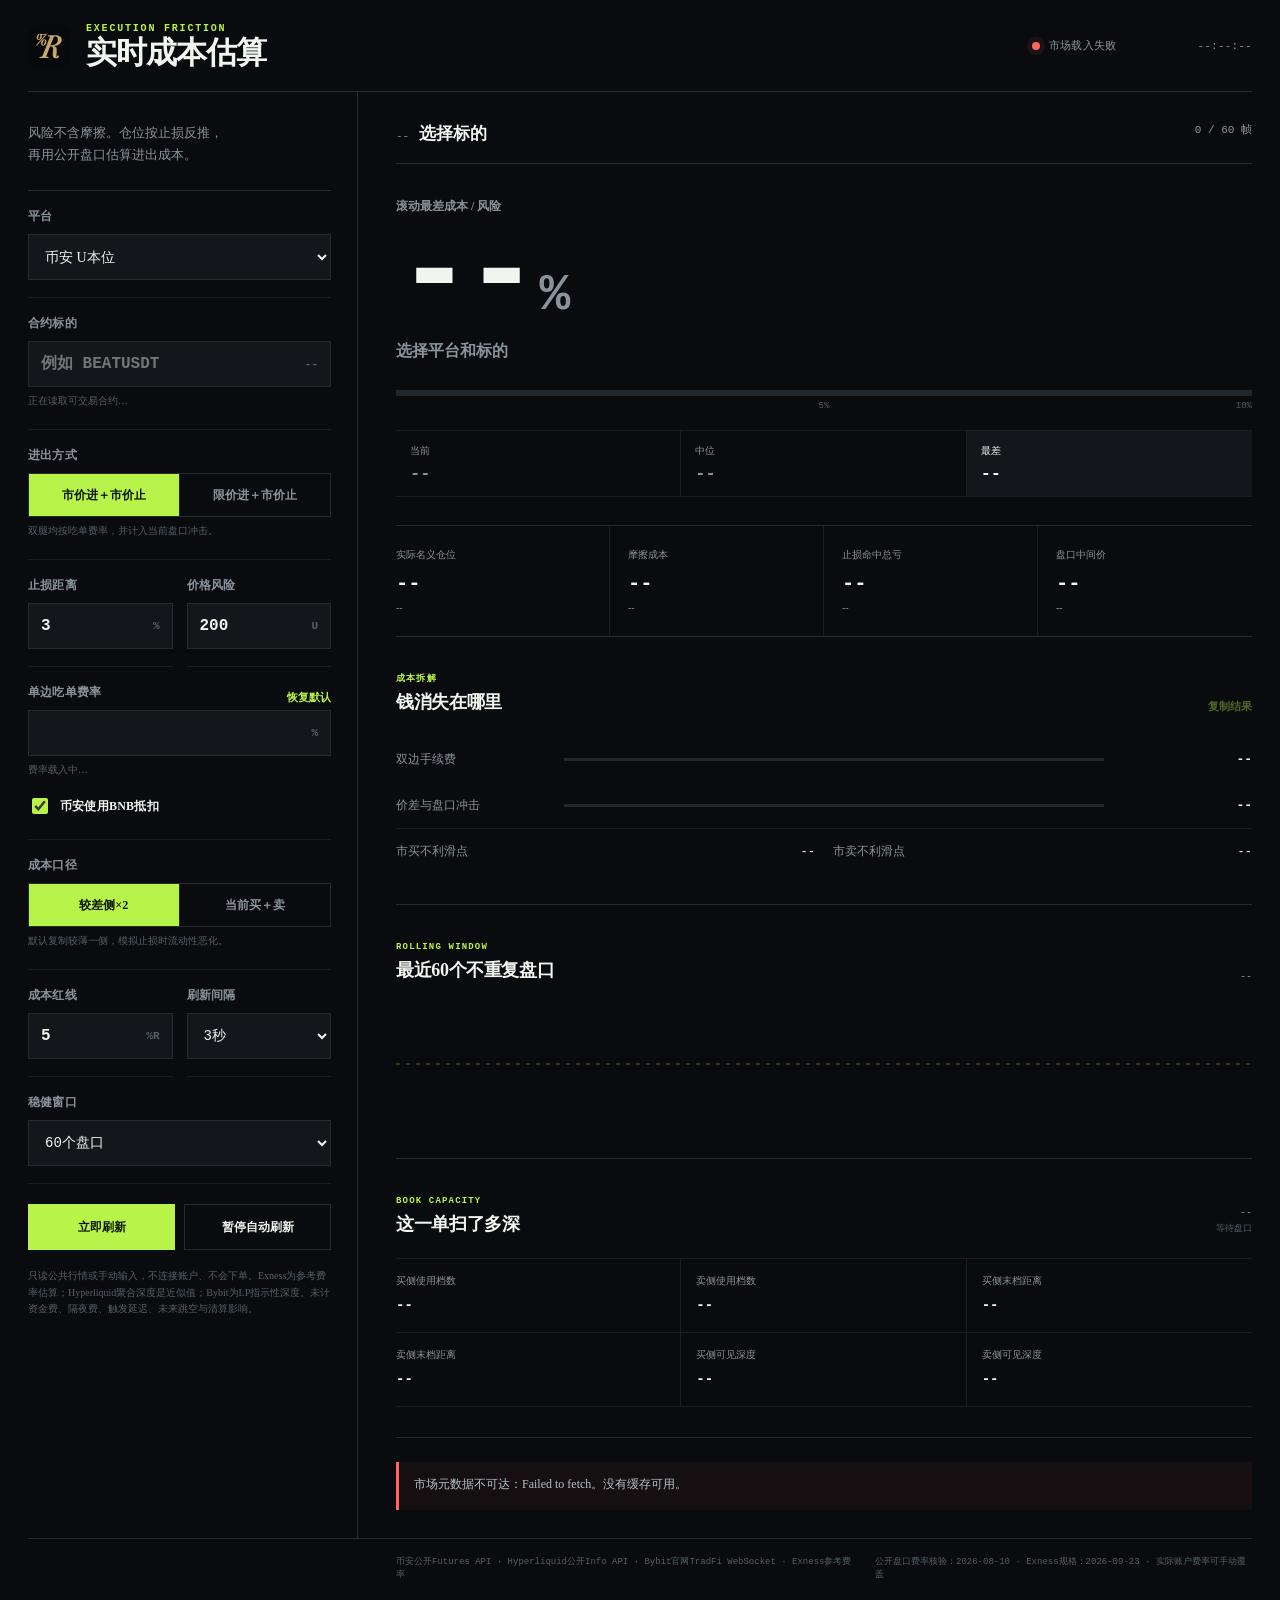
==== cost.html @ fbd4b7a5 "明确Exness固定费率模型并显示成本风险除法" ====
<!doctype html>
<html lang="zh-CN">
  <head>
    <meta charset="utf-8" />
    <meta name="viewport" content="width=device-width, initial-scale=1, viewport-fit=cover" />
    <meta name="theme-color" content="#080a0d" />
    <meta name="apple-mobile-web-app-capable" content="yes" />
    <meta name="apple-mobile-web-app-status-bar-style" content="black-translucent" />
    <meta name="apple-mobile-web-app-title" content="成本估算" />
    <meta
      http-equiv="Content-Security-Policy"
      content="default-src 'self'; script-src 'self'; style-src 'self'; img-src 'self' data:; connect-src https://fapi.binance.com https://api.hyperliquid.xyz wss://ws2.bybit.com; manifest-src 'self'"
    />
    <link rel="icon" href="./favicon-v5.ico" />
    <link rel="icon" href="./favicon-32-v5.png" type="image/png" sizes="32x32" />
    <link rel="icon" href="./favicon-16-v5.png" type="image/png" sizes="16x16" />
    <link rel="icon" href="./favicon-v5.svg" type="image/svg+xml" sizes="any" />
    <link rel="apple-touch-icon" href="./apple-touch-icon-v5.png" sizes="180x180" />
    <link rel="mask-icon" href="./safari-pinned-tab-v5.svg" color="#c8a96a" />
    <link rel="manifest" href="./manifest.webmanifest?v=5" />
    <link rel="stylesheet" href="./cost.css?v=20" />
    <title>实时执行成本估算器</title>
  </head>
  <body>
    <main class="shell">
      <header class="topbar">
        <div class="brand-lockup">
          <img class="brand-icon" src="./favicon-v5.svg" alt="" aria-hidden="true" />
          <div>
            <div class="eyebrow">EXECUTION FRICTION</div>
            <h1 id="pageHeading">实时成本估算</h1>
          </div>
        </div>
        <div class="live-state" id="liveState" data-state="loading">
          <span class="live-dot" aria-hidden="true"></span>
          <span id="liveLabel">载入市场</span>
          <time id="liveTime">--:--:--</time>
        </div>
      </header>

      <div class="workspace">
        <aside class="controls" aria-label="估算参数">
          <div class="control-intro">
            <p id="controlIntro">风险不含摩擦。仓位按止损反推，再用公开盘口估算进出成本。</p>
          </div>

          <div class="control-block">
            <label for="platform">平台</label>
            <select id="platform">
              <option value="binance">币安 U本位</option>
              <option value="hl-main">Hyperliquid 主市场</option>
              <option value="hl-xyz">Hyperliquid XYZ</option>
              <option value="bybit-cfd">Bybit CFD（紧点差账户）</option>
              <option value="exness">Exness（固定费率估算）</option>
            </select>
          </div>

          <div class="control-block symbol-block">
            <label for="symbol">合约标的</label>
            <div class="symbol-input-wrap">
              <input
                id="symbol"
                list="symbols"
                autocomplete="off"
                spellcheck="false"
                placeholder="例如 BEATUSDT"
              />
              <span id="symbolCount">--</span>
            </div>
            <datalist id="symbols"></datalist>
            <div class="symbol-quick-pick" id="symbolQuickPick" hidden></div>
            <div class="field-note" id="productNote">正在读取可交易合约…</div>
          </div>

          <section id="exnessInputs" hidden aria-label="Exness参考费用">
            <p class="field-note warning-note" id="exRateNote"></p>
            <details class="exness-specs">
              <summary>费用设置（自动记住）</summary>
              <div class="control-block">
                <label for="exAccount">Exness账户类型</label>
                <select id="exAccount">
                  <option value="raw">Raw Spread 裸点</option><option value="pro">Pro 先锋</option>
                  <option value="standard">Standard 标准</option><option value="zero">Zero 零点</option>
                </select>
              </div>
              <div class="control-block">
                <div class="label-row"><label for="exBaseBp">完整往返成本率</label><button id="exReset" type="button" class="text-button">恢复参考值</button></div>
                <div class="number-field"><input id="exBaseBp" inputmode="decimal" placeholder="点差＋双边佣金" /><span>万分之</span></div>
                <p class="field-note">填1代表万1：每10万U仓位完整进出成本10U。已含点差和双边佣金，不再乘2。</p>
              </div>
              <div class="input-pair">
                <div class="control-block"><label for="exRebateBp">额外返佣折扣</label><div class="number-field"><input id="exRebateBp" inputmode="decimal" value="0" /><span>万分之</span></div></div>
                <div class="control-block"><label for="exSlipBp">额外往返滑点</label><div class="number-field"><input id="exSlipBp" inputmode="decimal" value="0" /><span>万分之</span></div></div>
              </div>
              <p class="field-note">这里填占名义仓位的万分比，不填每手金额或伙伴分成比例；返佣默认0。若总费率已含返佣或滑点，不要重复加减。</p>
              <p class="field-note" id="exReferenceNote"></p>
            </details>
          </section>

          <div class="control-block">
            <label>进出方式</label>
            <div class="segmented" role="group" aria-label="进出方式">
              <button type="button" data-execution="market" class="active">市价进＋市价止</button>
              <button type="button" data-execution="limit">限价进＋市价止</button>
            </div>
            <div class="field-note" id="executionNote">双腿均按吃单费率，并计入当前盘口冲击。</div>
          </div>

          <div class="limit-controls" id="limitControls" hidden>
            <div class="input-pair">
              <div class="control-block">
                <label>交易方向</label>
                <div class="segmented compact-segmented" role="group" aria-label="交易方向">
                  <button type="button" data-side="long" class="active">做多</button>
                  <button type="button" data-side="short">做空</button>
                </div>
              </div>
              <div class="control-block">
                <div class="label-row">
                  <label for="limitPrice">限价价格</label>
                  <button id="resetLimitPrice" class="text-button" type="button">跟随盘口</button>
                </div>
                <div class="number-field"><input id="limitPrice" inputmode="decimal" /><span>USD</span></div>
              </div>
            </div>

            <div class="control-block fee-block">
              <div class="label-row">
                <label for="makerFee">单边挂单费率</label>
                <button id="resetMakerFee" class="text-button" type="button">恢复默认</button>
              </div>
              <div class="number-field"><input id="makerFee" inputmode="decimal" /><span>%</span></div>
              <div class="field-note" id="makerFeeNote">挂单费率载入中…</div>
            </div>
          </div>

          <div class="input-pair">
            <div class="control-block">
              <label for="stopPercent">止损距离</label>
              <div class="number-field"><input id="stopPercent" inputmode="decimal" value="3" /><span>%</span></div>
            </div>
            <div class="control-block">
              <label for="risk">价格风险</label>
              <div class="number-field"><input id="risk" inputmode="decimal" value="200" /><span>U</span></div>
            </div>
          </div>

          <div class="control-block fee-block" id="takerFeeBlock">
            <div class="label-row">
              <label for="takerFee">单边吃单费率</label>
              <button id="resetFee" class="text-button" type="button">恢复默认</button>
            </div>
            <div class="number-field"><input id="takerFee" inputmode="decimal" /><span>%</span></div>
            <div class="field-note" id="feeNote">费率载入中…</div>
            <label class="switch-row" id="bnbRow">
              <input id="bnbDiscount" type="checkbox" checked />
              <span>币安使用BNB抵扣</span>
            </label>
          </div>

          <div class="control-block fee-block" id="fixedCommissionBlock" hidden>
            <div class="label-row">
              <label for="fixedCommission" id="fixedCommissionLabel">每手完整交易佣金</label>
              <button id="resetFixedCommission" class="text-button" type="button">恢复默认</button>
            </div>
            <div class="number-field"><input id="fixedCommission" inputmode="decimal" value="6" /><span id="fixedCommissionUnit">U/手</span></div>
            <div class="field-note" id="fixedCommissionNote">Bybit Tight-Spread佣金载入中…</div>
          </div>

          <div class="control-block" id="methodBlock">
            <label>成本口径</label>
            <div class="segmented" role="group" aria-label="成本口径">
              <button type="button" data-method="conservative" class="active">较差侧×2</button>
              <button type="button" data-method="directional">当前买＋卖</button>
            </div>
            <div class="field-note">默认复制较薄一侧，模拟止损时流动性恶化。</div>
          </div>

          <div class="input-pair compact-pair">
            <div class="control-block">
              <label for="redline">成本红线</label>
              <div class="number-field"><input id="redline" inputmode="decimal" value="5" /><span>%R</span></div>
            </div>
            <div class="control-block" id="intervalBlock">
              <label for="sampleInterval">刷新间隔</label>
              <select id="sampleInterval">
                <option value="2000">2秒</option>
                <option value="3000" selected>3秒</option>
                <option value="5000">5秒</option>
              </select>
            </div>
          </div>

          <div class="input-pair compact-pair">
            <div class="control-block" id="windowBlock">
              <label for="sampleWindow">稳健窗口</label>
              <select id="sampleWindow">
                <option value="20">20个盘口</option>
                <option value="60" selected>60个盘口</option>
                <option value="120">120个盘口</option>
              </select>
            </div>
            <div class="control-block" id="depthModeBlock" hidden>
              <label for="depthMode">盘口深度</label>
              <select id="depthMode">
                <option value="auto" selected>自动扩展</option>
                <option value="raw">仅原始20档</option>
              </select>
            </div>
          </div>

          <div class="control-actions">
            <button type="button" class="primary-action" id="refreshNow">立即刷新</button>
            <button type="button" class="secondary-action" id="toggleLive">暂停自动刷新</button>
          </div>

          <p class="scope-note">
            只读公共行情或手动输入，不连接账户、不会下单。Exness为参考费率估算；Hyperliquid聚合深度是近似值；Bybit为LP指示性深度。未计资金费、隔夜费、触发延迟、未来跳空与清算影响。
          </p>
        </aside>

        <section class="results" id="resultsPanel" aria-live="polite" data-stale="false">
          <div class="result-context">
            <div>
              <span id="contextPlatform">--</span>
              <strong id="contextSymbol">选择标的</strong>
            </div>
            <div class="frame-count" id="frameCount">0 / 60 帧</div>
          </div>

          <section class="hero-result" id="heroResult" data-zone="idle">
            <div class="hero-label" id="heroLabel">滚动最差成本 / 风险</div>
            <div class="hero-number"><span id="heroValue">--</span><small>%</small></div>
            <div class="hero-verdict" id="heroVerdict">等待第一帧盘口</div>

            <div id="exScaleNote" class="exness-scale-note" hidden>
              <strong id="exRiskEquation">--</strong>
              <p>止损距离、费率不变时，预算和费用等比例变化，所以百分比不变。</p>
              <p>规模相关滑点未评估，实际总成本占风险未知；颜色仅评价当前固定费率情景。</p>
            </div>

            <div class="risk-track" aria-label="成本风险刻度">
              <div class="risk-fill" id="riskFill"></div>
              <span class="risk-marker marker-five">5%</span>
              <span class="risk-marker marker-ten">10%</span>
            </div>

            <div class="stat-tabs" role="tablist" aria-label="统计视图">
              <button type="button" data-view="current" role="tab">
                <span>当前</span><b id="currentStat">--</b>
              </button>
              <button type="button" data-view="median" role="tab">
                <span>中位</span><b id="medianStat">--</b>
              </button>
              <button type="button" data-view="worst" role="tab" class="active">
                <span>最差</span><b id="worstStat">--</b>
              </button>
            </div>
          </section>

          <section class="primary-metrics" id="marketMetrics" aria-label="核心结果">
            <div>
              <span>实际名义仓位</span>
              <strong id="positionValue">-- U</strong>
              <small id="quantityValue">数量 --</small>
            </div>
            <div>
              <span>摩擦成本</span>
              <strong id="costValue">-- U</strong>
              <small id="costRateValue">总成本率 --</small>
            </div>
            <div>
              <span id="totalLossLabel">止损命中总亏</span>
              <strong id="totalLossValue">-- U</strong>
              <small id="actualRiskValue">价格风险 --</small>
            </div>
            <div>
              <span id="midLabel">盘口中间价</span>
              <strong id="midValue">--</strong>
              <small id="spreadValue">价差 --</small>
            </div>
          </section>

          <section class="primary-metrics" id="exnessMetrics" aria-label="Exness参考结果" hidden>
            <div><span>估算名义仓位</span><strong id="exPosition">--</strong><small>风险预算÷止损距离，未作手数取整</small></div>
            <div><span>固定费率情景成本</span><strong id="exCost">--</strong><small id="exNetRate">设定往返成本率 --</small></div>
            <div><span>固定费率情景总亏</span><strong id="exTotalLoss">--</strong><small id="exTotalR">风险预算＋情景成本</small></div>
            <div><span id="exThresholdLabel">满足5%R红线所需止损</span><strong id="exMinStop">--</strong><small>实际止损须由交易结构决定</small></div>
          </section>

          <div class="limit-assumption" id="limitAssumption" hidden>
            <strong>条件结论：挂单已按Post-only全额成交</strong>
            <span>若未成交：仓位0、交易成本0；机会成本和逆向选择不在本模型内。</span>
          </div>

          <section class="breakdown" aria-label="成本拆解">
            <div class="section-heading">
              <div>
                <span>成本拆解</span>
                <h2>钱消失在哪里</h2>
              </div>
              <button type="button" id="copySummary" class="text-button">复制结果</button>
            </div>
            <div class="breakdown-row">
              <span id="feeBreakdownLabel">双边手续费</span>
              <div class="micro-track"><i id="feeBar"></i></div>
              <b id="feeValue">--</b>
            </div>
            <div class="breakdown-row">
              <span id="bookBreakdownLabel">价差与盘口冲击</span>
              <div class="micro-track"><i id="bookBar"></i></div>
              <b id="bookValue">--</b>
            </div>
            <div class="breakdown-row subtle-row">
              <span>市买不利滑点</span><em id="buySlipValue">--</em>
              <span>市卖不利滑点</span><em id="sellSlipValue">--</em>
            </div>

          </section>

          <section class="rolling" aria-label="滚动窗口">
            <div class="section-heading">
              <div>
                <span>ROLLING WINDOW</span>
                <h2 id="windowTitle">最近60个不重复盘口</h2>
              </div>
              <div id="windowAge">--</div>
            </div>
            <svg id="sparkline" viewBox="0 0 600 120" preserveAspectRatio="none" aria-label="成本占风险变化曲线">
              <path id="sparkArea" class="spark-area" d=""></path>
              <path id="sparkPath" class="spark-path" d=""></path>
              <line id="sparkRedline" class="spark-redline" x1="0" x2="600" y1="60" y2="60"></line>
            </svg>
          </section>

          <section class="execution" aria-label="盘口容量">
            <div class="section-heading">
              <div>
                <span>BOOK CAPACITY</span>
                <h2>这一单扫了多深</h2>
              </div>
              <div class="depth-meta">
                <div class="depth-state" id="depthState">--</div>
                <small id="depthQuality">等待盘口</small>
              </div>
            </div>
            <dl class="execution-grid">
              <div><dt>买侧使用档数</dt><dd id="buyLevels">--</dd></div>
              <div><dt>卖侧使用档数</dt><dd id="sellLevels">--</dd></div>
              <div><dt>买侧末档距离</dt><dd id="buyLast">--</dd></div>
              <div><dt>卖侧末档距离</dt><dd id="sellLast">--</dd></div>
              <div><dt>买侧可见深度</dt><dd id="buyDepth">--</dd></div>
              <div><dt>卖侧可见深度</dt><dd id="sellDepth">--</dd></div>
            </dl>
          </section>

          <div class="message" id="message" data-kind="info">正在载入市场元数据…</div>
        </section>
      </div>

      <footer class="footer">
        <span>币安公开Futures API · Hyperliquid公开Info API · Bybit官网TradFi WebSocket · Exness参考费率</span>
        <span>公开盘口费率核验：2026-08-10 · Exness规格：2026-09-23 · 实际账户费率可手动覆盖</span>
      </footer>
    </main>

    <script src="./cost-core.js?v=20"></script>
    <script src="./exness-core.js?v=20"></script>
    <script src="./exness-ui.js?v=20"></script>
    <script src="./cost.js?v=20"></script>
  </body>
</html>
---- cost.css ----
:root {
  color-scheme: dark;
  --bg: #090b0e;
  --surface: #0e1115;
  --surface-raised: #13171c;
  --line: #252b31;
  --line-soft: #191e23;
  --text: #f2f4ef;
  --muted: #89939b;
  --faint: #555f68;
  --accent: #b8f34a;
  --accent-ink: #101604;
  --amber: #f4b84a;
  --red: #ff665e;
  --cyan: #63d5e6;
  --mono: ui-monospace, SFMono-Regular, Menlo, Monaco, Consolas, "Liberation Mono", monospace;
  --serif: "SourceHanSerifSC-Regular", "Source Han Serif SC", "Songti SC", "STSong", serif;
}

[hidden] {
  display: none !important;
}

* {
  box-sizing: border-box;
}

html {
  background: var(--bg);
}

body {
  min-width: 320px;
  min-height: 100svh;
  margin: 0;
  background: var(--bg);
  color: var(--text);
  font-family: var(--serif);
  -webkit-font-smoothing: antialiased;
}

button,
input,
select {
  font: inherit;
}

button,
select,
input {
  -webkit-tap-highlight-color: transparent;
}

button,
a,
select,
input {
  outline-offset: 3px;
}

button:focus-visible,
a:focus-visible,
select:focus-visible,
input:focus-visible {
  outline: 2px solid var(--accent);
}

button:disabled {
  cursor: not-allowed;
  opacity: 0.4;
}

.shell {
  width: min(100%, 1480px);
  min-height: 100svh;
  margin: 0 auto;
  padding: 0 28px 24px;
}

.topbar {
  min-height: 92px;
  border-bottom: 1px solid var(--line);
  display: flex;
  align-items: center;
  justify-content: space-between;
  gap: 24px;
  animation: enter 420ms ease-out both;
}

.brand-lockup {
  display: flex;
  align-items: center;
  gap: 16px;
}

.brand-icon {
  width: 42px;
  height: 42px;
  display: block;
  border-radius: 10px;
  flex: 0 0 auto;
}

.eyebrow {
  margin-bottom: 4px;
  color: var(--accent);
  font-family: var(--mono);
  font-size: 10px;
  font-weight: 800;
  letter-spacing: 0.18em;
}

h1,
h2,
p {
  margin: 0;
}

h1 {
  font-size: clamp(23px, 2.4vw, 34px);
  line-height: 1;
  letter-spacing: -0.035em;
}

.live-state {
  min-width: 220px;
  display: grid;
  grid-template-columns: auto 1fr auto;
  align-items: center;
  gap: 9px;
  color: var(--muted);
  font-family: var(--mono);
  font-size: 11px;
  letter-spacing: 0.02em;
}

.live-dot {
  width: 8px;
  height: 8px;
  border-radius: 50%;
  background: var(--amber);
  box-shadow: 0 0 0 5px rgba(244, 184, 74, 0.08);
}

.live-state[data-state="live"] .live-dot {
  background: var(--accent);
  box-shadow: 0 0 0 5px rgba(184, 243, 74, 0.08);
  animation: pulse 1.8s ease-in-out infinite;
}

.live-state[data-state="error"] .live-dot {
  background: var(--red);
  box-shadow: 0 0 0 5px rgba(255, 102, 94, 0.08);
}

.live-state[data-state="paused"] .live-dot {
  background: var(--faint);
  animation: none;
}

.workspace {
  display: grid;
  grid-template-columns: 330px minmax(0, 1fr);
  gap: 0;
}

.controls {
  border-right: 1px solid var(--line);
  padding: 30px 26px 36px 0;
  animation: enter 500ms 60ms ease-out both;
}

.results[data-stale="true"] > :not(.message) {
  opacity: 0.42;
  filter: saturate(0.35);
}

.results > :not(.message) {
  transition: opacity 180ms ease, filter 180ms ease;
}

.control-intro {
  padding-bottom: 24px;
  border-bottom: 1px solid var(--line);
}

.control-intro p {
  max-width: 31ch;
  color: var(--muted);
  font-size: 13px;
  line-height: 1.7;
}

.control-block {
  padding: 17px 0;
  border-bottom: 1px solid var(--line-soft);
}

.control-block > label,
.label-row label {
  display: block;
  margin-bottom: 9px;
  color: var(--muted);
  font-size: 12px;
  font-weight: 700;
  letter-spacing: 0.02em;
}

.label-row {
  display: flex;
  align-items: center;
  justify-content: space-between;
  gap: 12px;
}

select,
.symbol-input-wrap,
.number-field {
  width: 100%;
  min-height: 46px;
  border: 1px solid var(--line);
  background: var(--surface-raised);
  color: var(--text);
  transition: border-color 160ms ease, background 160ms ease;
}

select:hover,
.symbol-input-wrap:hover,
.number-field:hover,
.symbol-input-wrap:focus-within,
.number-field:focus-within {
  border-color: #3d464e;
  background: #151a20;
}

select {
  border-radius: 0;
  padding: 0 12px;
  font-size: 14px;
}

.symbol-input-wrap,
.number-field {
  display: flex;
  align-items: center;
}

.symbol-input-wrap input,
.number-field input {
  width: 100%;
  min-width: 0;
  height: 44px;
  padding: 0 12px;
  border: 0;
  outline: 0;
  background: transparent;
  color: var(--text);
  font-family: var(--mono);
  font-size: 16px;
  font-weight: 760;
}

.symbol-input-wrap span,
.number-field span {
  flex: 0 0 auto;
  padding-right: 12px;
  color: var(--faint);
  font-family: var(--mono);
  font-size: 11px;
  font-weight: 800;
}

.input-pair {
  display: grid;
  grid-template-columns: 1fr 1fr;
  gap: 14px;
}

.input-pair.single-column {
  grid-template-columns: 1fr;
}

.input-pair .control-block {
  min-width: 0;
}

.limit-controls {
  border-left: 2px solid rgba(184, 243, 74, 0.48);
  padding-left: 14px;
  animation: reveal-controls 220ms ease-out both;
}

.compact-segmented button {
  min-height: 46px;
}

.field-note {
  min-height: 18px;
  margin-top: 7px;
  color: var(--faint);
  font-size: 10px;
  line-height: 1.45;
}

.field-note.warning-note {
  color: var(--amber);
}

.symbol-quick-pick {
  display: flex;
  flex-wrap: wrap;
  gap: 6px;
  margin-top: 9px;
}

.symbol-quick-pick button {
  min-height: 40px;
  padding: 5px 9px;
  border: 1px solid var(--line);
  background: transparent;
  color: var(--muted);
  cursor: pointer;
  font-family: var(--mono);
  font-size: 10px;
  font-weight: 800;
}

.symbol-quick-pick button:hover,
.symbol-quick-pick button.active {
  border-color: rgba(184, 243, 74, 0.6);
  color: var(--accent);
}

.text-button {
  padding: 0;
  border: 0;
  background: transparent;
  color: var(--accent);
  cursor: pointer;
  font-size: 11px;
  font-weight: 800;
}

.switch-row {
  min-height: 32px;
  margin: 9px 0 0 !important;
  display: flex !important;
  align-items: center;
  gap: 9px;
  color: var(--text) !important;
  cursor: pointer;
}

.switch-row[hidden] {
  display: none !important;
}

.switch-row input {
  width: 16px;
  height: 16px;
  accent-color: var(--accent);
}

.segmented {
  display: grid;
  grid-template-columns: 1fr 1fr;
  border: 1px solid var(--line);
}

.segmented button {
  min-height: 42px;
  padding: 8px;
  border: 0;
  border-right: 1px solid var(--line);
  background: transparent;
  color: var(--muted);
  cursor: pointer;
  font-size: 12px;
  font-weight: 800;
}

.segmented button:last-child {
  border-right: 0;
}

.segmented button.active {
  background: var(--accent);
  color: var(--accent-ink);
}

.compact-pair select {
  font-family: var(--mono);
}

.control-actions {
  display: grid;
  grid-template-columns: 1fr 1fr;
  gap: 9px;
  padding-top: 20px;
}

.control-actions button {
  min-height: 46px;
  border: 1px solid var(--line);
  cursor: pointer;
  font-size: 12px;
  font-weight: 900;
  transition: transform 150ms ease, border-color 150ms ease, background 150ms ease;
}

.control-actions button:hover {
  transform: translateY(-1px);
}

.primary-action {
  border-color: var(--accent) !important;
  background: var(--accent);
  color: var(--accent-ink);
}

.secondary-action {
  background: transparent;
  color: var(--text);
}

.scope-note {
  margin-top: 18px;
  color: var(--faint);
  font-size: 10px;
  line-height: 1.65;
}

.results {
  min-width: 0;
  padding: 30px 0 28px 38px;
  animation: enter 560ms 100ms ease-out both;
}

.result-context {
  min-height: 42px;
  padding-bottom: 18px;
  border-bottom: 1px solid var(--line);
  display: flex;
  align-items: flex-start;
  justify-content: space-between;
  gap: 20px;
}

.result-context div:first-child {
  display: flex;
  align-items: baseline;
  gap: 10px;
}

.result-context span,
.frame-count {
  color: var(--muted);
  font-family: var(--mono);
  font-size: 11px;
}

.result-context strong {
  font-family: var(--mono);
  font-size: 17px;
}

.hero-result {
  padding: 34px 0 28px;
  border-bottom: 1px solid var(--line);
}

.hero-label {
  color: var(--muted);
  font-size: 12px;
  font-weight: 800;
}

.hero-number {
  min-height: 126px;
  display: flex;
  align-items: baseline;
  gap: 9px;
  color: var(--text);
  font-family: var(--mono);
  font-variant-numeric: tabular-nums;
}

.hero-number span {
  font-size: clamp(72px, 10vw, 148px);
  font-weight: 900;
  line-height: 0.94;
  letter-spacing: -0.075em;
  transition: color 220ms ease;
}

.hero-number small {
  color: var(--muted);
  font-size: clamp(26px, 4vw, 54px);
  font-weight: 800;
}

.hero-result[data-zone="good"] .hero-number span,
.hero-result[data-zone="good"] .hero-verdict {
  color: var(--accent);
}

.hero-result[data-zone="warn"] .hero-number span,
.hero-result[data-zone="warn"] .hero-verdict {
  color: var(--amber);
}

.hero-result[data-zone="bad"] .hero-number span,
.hero-result[data-zone="bad"] .hero-verdict {
  color: var(--red);
}

.hero-verdict {
  min-height: 27px;
  color: var(--muted);
  font-size: 16px;
  font-weight: 900;
}

.risk-track {
  position: relative;
  height: 6px;
  margin: 22px 0 34px;
  background: #20262c;
  overflow: visible;
}

.risk-fill {
  width: 0;
  height: 100%;
  background: var(--accent);
  transition: width 360ms cubic-bezier(0.22, 1, 0.36, 1), background 220ms ease;
}

.hero-result[data-zone="warn"] .risk-fill {
  background: var(--amber);
}

.hero-result[data-zone="bad"] .risk-fill {
  background: var(--red);
}

.risk-marker {
  position: absolute;
  top: 11px;
  color: var(--faint);
  font-family: var(--mono);
  font-size: 9px;
}

.marker-five {
  left: 50%;
  transform: translateX(-50%);
}

.marker-ten {
  right: 0;
}

.stat-tabs {
  display: grid;
  grid-template-columns: repeat(3, minmax(0, 1fr));
  border-top: 1px solid var(--line-soft);
  border-bottom: 1px solid var(--line-soft);
}

.stat-tabs button {
  min-height: 65px;
  padding: 10px 14px;
  border: 0;
  border-right: 1px solid var(--line-soft);
  background: transparent;
  color: var(--muted);
  cursor: pointer;
  text-align: left;
}

.stat-tabs button:last-child {
  border-right: 0;
}

.stat-tabs button.active {
  background: var(--surface-raised);
  color: var(--text);
}

.stat-tabs span,
.stat-tabs b {
  display: block;
}

.stat-tabs span {
  margin-bottom: 6px;
  font-size: 10px;
}

.stat-tabs b {
  font-family: var(--mono);
  font-size: 17px;
}

.primary-metrics {
  display: grid;
  grid-template-columns: repeat(4, minmax(0, 1fr));
  border-bottom: 1px solid var(--line);
}

.primary-metrics > div {
  min-height: 110px;
  padding: 22px 18px 20px 0;
  border-right: 1px solid var(--line-soft);
}

.primary-metrics > div:not(:first-child) {
  padding-left: 18px;
}

.primary-metrics > div:last-child {
  border-right: 0;
}

.primary-metrics span,
.primary-metrics small {
  display: block;
  color: var(--muted);
  font-size: 10px;
}

.primary-metrics strong {
  display: block;
  margin: 10px 0 7px;
  font-family: var(--mono);
  font-size: clamp(16px, 1.6vw, 22px);
  font-variant-numeric: tabular-nums;
  overflow-wrap: anywhere;
}

.limit-assumption {
  min-height: 58px;
  padding: 14px 0;
  border-bottom: 1px solid var(--line);
  display: flex;
  align-items: baseline;
  justify-content: space-between;
  gap: 18px;
}

.limit-assumption strong {
  color: var(--accent);
  font-size: 11px;
}

.limit-assumption span {
  color: var(--muted);
  font-size: 10px;
  line-height: 1.5;
  text-align: right;
}

.breakdown,
.rolling,
.execution {
  padding: 30px 0;
  border-bottom: 1px solid var(--line);
}

.section-heading {
  margin-bottom: 22px;
  display: flex;
  align-items: flex-end;
  justify-content: space-between;
  gap: 20px;
}

.section-heading span {
  color: var(--accent);
  font-family: var(--mono);
  font-size: 9px;
  font-weight: 800;
  letter-spacing: 0.13em;
}

.section-heading h2 {
  margin-top: 5px;
  font-size: 18px;
  letter-spacing: -0.02em;
}

.breakdown-row {
  min-height: 46px;
  display: grid;
  grid-template-columns: 150px minmax(120px, 1fr) 130px;
  align-items: center;
  gap: 18px;
  color: var(--muted);
  font-size: 12px;
}

.breakdown-row b {
  color: var(--text);
  font-family: var(--mono);
  font-size: 13px;
  text-align: right;
}

.micro-track {
  height: 3px;
  background: #21272c;
}

.micro-track i {
  display: block;
  width: 0;
  height: 100%;
  background: var(--accent);
  transition: width 300ms ease;
}

.breakdown-row:nth-child(3) .micro-track i {
  background: var(--amber);
}

.subtle-row {
  grid-template-columns: 150px 1fr 150px 1fr;
  border-top: 1px solid var(--line-soft);
}

.subtle-row em {
  color: var(--text);
  font-family: var(--mono);
  font-size: 12px;
  font-style: normal;
  text-align: right;
}

#windowAge,
.depth-state {
  color: var(--muted);
  font-family: var(--mono);
  font-size: 10px;
}

.depth-meta {
  text-align: right;
}

.depth-meta small {
  display: block;
  max-width: 280px;
  margin-top: 5px;
  color: var(--faint);
  font-family: var(--mono);
  font-size: 9px;
  line-height: 1.4;
}

.depth-meta small.warning-note {
  color: var(--amber);
}

#sparkline {
  width: 100%;
  height: 120px;
  overflow: visible;
}

.spark-area {
  fill: rgba(184, 243, 74, 0.06);
}

.spark-path {
  fill: none;
  stroke: var(--accent);
  stroke-width: 2;
  vector-effect: non-scaling-stroke;
  transition: d 260ms ease;
}

.spark-redline {
  stroke: rgba(244, 184, 74, 0.45);
  stroke-width: 1;
  stroke-dasharray: 4 6;
  vector-effect: non-scaling-stroke;
}

.execution-grid {
  margin: 0;
  display: grid;
  grid-template-columns: repeat(3, minmax(0, 1fr));
  border-top: 1px solid var(--line-soft);
}

.execution-grid > div {
  min-height: 74px;
  padding: 15px 15px 12px 0;
  border-right: 1px solid var(--line-soft);
  border-bottom: 1px solid var(--line-soft);
}

.execution-grid > div:nth-child(3n + 2),
.execution-grid > div:nth-child(3n + 3) {
  padding-left: 15px;
}

.execution-grid > div:nth-child(3n) {
  border-right: 0;
}

.execution-grid dt {
  color: var(--muted);
  font-size: 10px;
}

.execution-grid dd {
  margin: 9px 0 0;
  color: var(--text);
  font-family: var(--mono);
  font-size: 14px;
  font-weight: 800;
}

.message {
  min-height: 48px;
  margin-top: 24px;
  padding: 13px 15px;
  border-left: 3px solid var(--cyan);
  background: rgba(99, 213, 230, 0.05);
  color: #b5c3c8;
  font-size: 12px;
  line-height: 1.65;
}

.message[data-kind="warning"] {
  border-left-color: var(--amber);
  background: rgba(244, 184, 74, 0.05);
}

.message[data-kind="error"] {
  border-left-color: var(--red);
  background: rgba(255, 102, 94, 0.05);
}

.message[data-kind="success"] {
  border-left-color: var(--accent);
  background: rgba(184, 243, 74, 0.05);
}

.footer {
  min-height: 58px;
  padding-left: 368px;
  border-top: 1px solid var(--line);
  display: flex;
  align-items: center;
  justify-content: space-between;
  gap: 18px;
  color: var(--faint);
  font-family: var(--mono);
  font-size: 9px;
}

@keyframes enter {
  from {
    opacity: 0;
    transform: translateY(8px);
  }
  to {
    opacity: 1;
    transform: translateY(0);
  }
}

@keyframes pulse {
  0%,
  100% {
    opacity: 0.65;
    transform: scale(0.9);
  }
  50% {
    opacity: 1;
    transform: scale(1.08);
  }
}

@keyframes reveal-controls {
  from {
    opacity: 0;
    transform: translateY(-4px);
  }
  to {
    opacity: 1;
    transform: translateY(0);
  }
}

@media (max-width: 980px) {
  .shell {
    padding: 0 20px 20px;
  }

  .workspace {
    grid-template-columns: 280px minmax(0, 1fr);
  }

  .controls {
    padding-right: 20px;
  }

  .results {
    padding-left: 26px;
  }

  .primary-metrics {
    grid-template-columns: repeat(2, minmax(0, 1fr));
  }

  .primary-metrics > div:nth-child(2) {
    border-right: 0;
  }

  .primary-metrics > div:nth-child(3),
  .primary-metrics > div:nth-child(4) {
    border-top: 1px solid var(--line-soft);
  }

  .primary-metrics > div:nth-child(3) {
    padding-left: 0;
  }

  .footer {
    padding-left: 306px;
  }

  .limit-assumption {
    align-items: flex-start;
    flex-direction: column;
    gap: 6px;
  }

  .limit-assumption span {
    text-align: left;
  }
}

@media (max-width: 760px) {
  .shell {
    padding: 0 16px 18px;
  }

  .topbar {
    min-height: 82px;
  }

  .live-state {
    min-width: 0;
    grid-template-columns: auto auto;
  }

  .live-state time {
    display: none;
  }

  .workspace {
    display: block;
  }

  .controls {
    border-right: 0;
    border-bottom: 1px solid var(--line);
    padding: 22px 0 26px;
  }

  .control-intro p {
    max-width: none;
  }

  .results {
    padding: 24px 0 20px;
  }

  .hero-number {
    min-height: 102px;
  }

  .hero-number span {
    font-size: clamp(66px, 23vw, 104px);
  }

  .execution-grid {
    grid-template-columns: repeat(2, minmax(0, 1fr));
  }

  .execution-grid > div:nth-child(n) {
    padding-left: 0;
    padding-right: 12px;
    border-right: 1px solid var(--line-soft);
  }

  .execution-grid > div:nth-child(even) {
    padding-left: 12px;
    border-right: 0;
  }

  .footer {
    min-height: 70px;
    padding: 14px 0 0;
    align-items: flex-start;
    flex-direction: column;
    justify-content: flex-start;
    gap: 6px;
  }
}

@media (max-width: 430px) {
  .shell {
    padding-left: 12px;
    padding-right: 12px;
  }

  .eyebrow {
    font-size: 8px;
  }

  h1 {
    font-size: 22px;
  }

  .brand-icon {
    width: 38px;
    height: 38px;
  }

  .live-state {
    font-size: 9px;
  }

  .input-pair {
    gap: 9px;
  }

  .number-field input {
    padding-left: 9px;
    font-size: 14px;
  }

  .control-actions {
    grid-template-columns: 1fr;
  }

  .result-context {
    align-items: center;
  }

  .result-context div:first-child {
    display: block;
  }

  .result-context span {
    display: block;
    margin-bottom: 5px;
  }

  .hero-result {
    padding-top: 28px;
  }

  .hero-number {
    min-height: 92px;
  }

  .hero-number span {
    font-size: 72px;
  }

  .hero-number small {
    font-size: 27px;
  }

  .primary-metrics > div {
    min-height: 96px;
    padding-top: 18px;
  }

  .breakdown-row {
    grid-template-columns: 120px minmax(70px, 1fr) 105px;
    gap: 9px;
  }

  .subtle-row {
    grid-template-columns: 1fr 1fr;
    padding: 10px 0;
  }

  .subtle-row span:nth-of-type(2) {
    margin-top: 8px;
  }

  .subtle-row em:nth-of-type(2) {
    margin-top: 8px;
  }
}

@media (prefers-reduced-motion: reduce) {
  *,
  *::before,
  *::after {
    animation-duration: 1ms !important;
    animation-iteration-count: 1 !important;
    scroll-behavior: auto !important;
    transition-duration: 1ms !important;
  }
}
.exness-inputs { padding: 14px; border: 1px solid #675737; border-radius: 12px; background: rgba(200, 169, 106, 0.035); }
.exness-inputs .input-pair { gap: 10px; }
.exness-inputs .number-field input { min-width: 0; }
.exness-specs { margin-top: 12px; }
.exness-specs summary { cursor: pointer; color: #c8a96a; font-size: 13px; }
.exness-sources a { color: #c8a96a; }
.exness-extra { grid-template-columns: 1fr auto; }
.exness-scale-note { margin-top: 18px; padding-top: 14px; border-top: 1px solid var(--line); font-size: 12px; line-height: 1.7; }
.exness-scale-note strong { color: var(--text); font-weight: 600; overflow-wrap: anywhere; }
.exness-scale-note p { margin: 5px 0 0; color: var(--muted); }
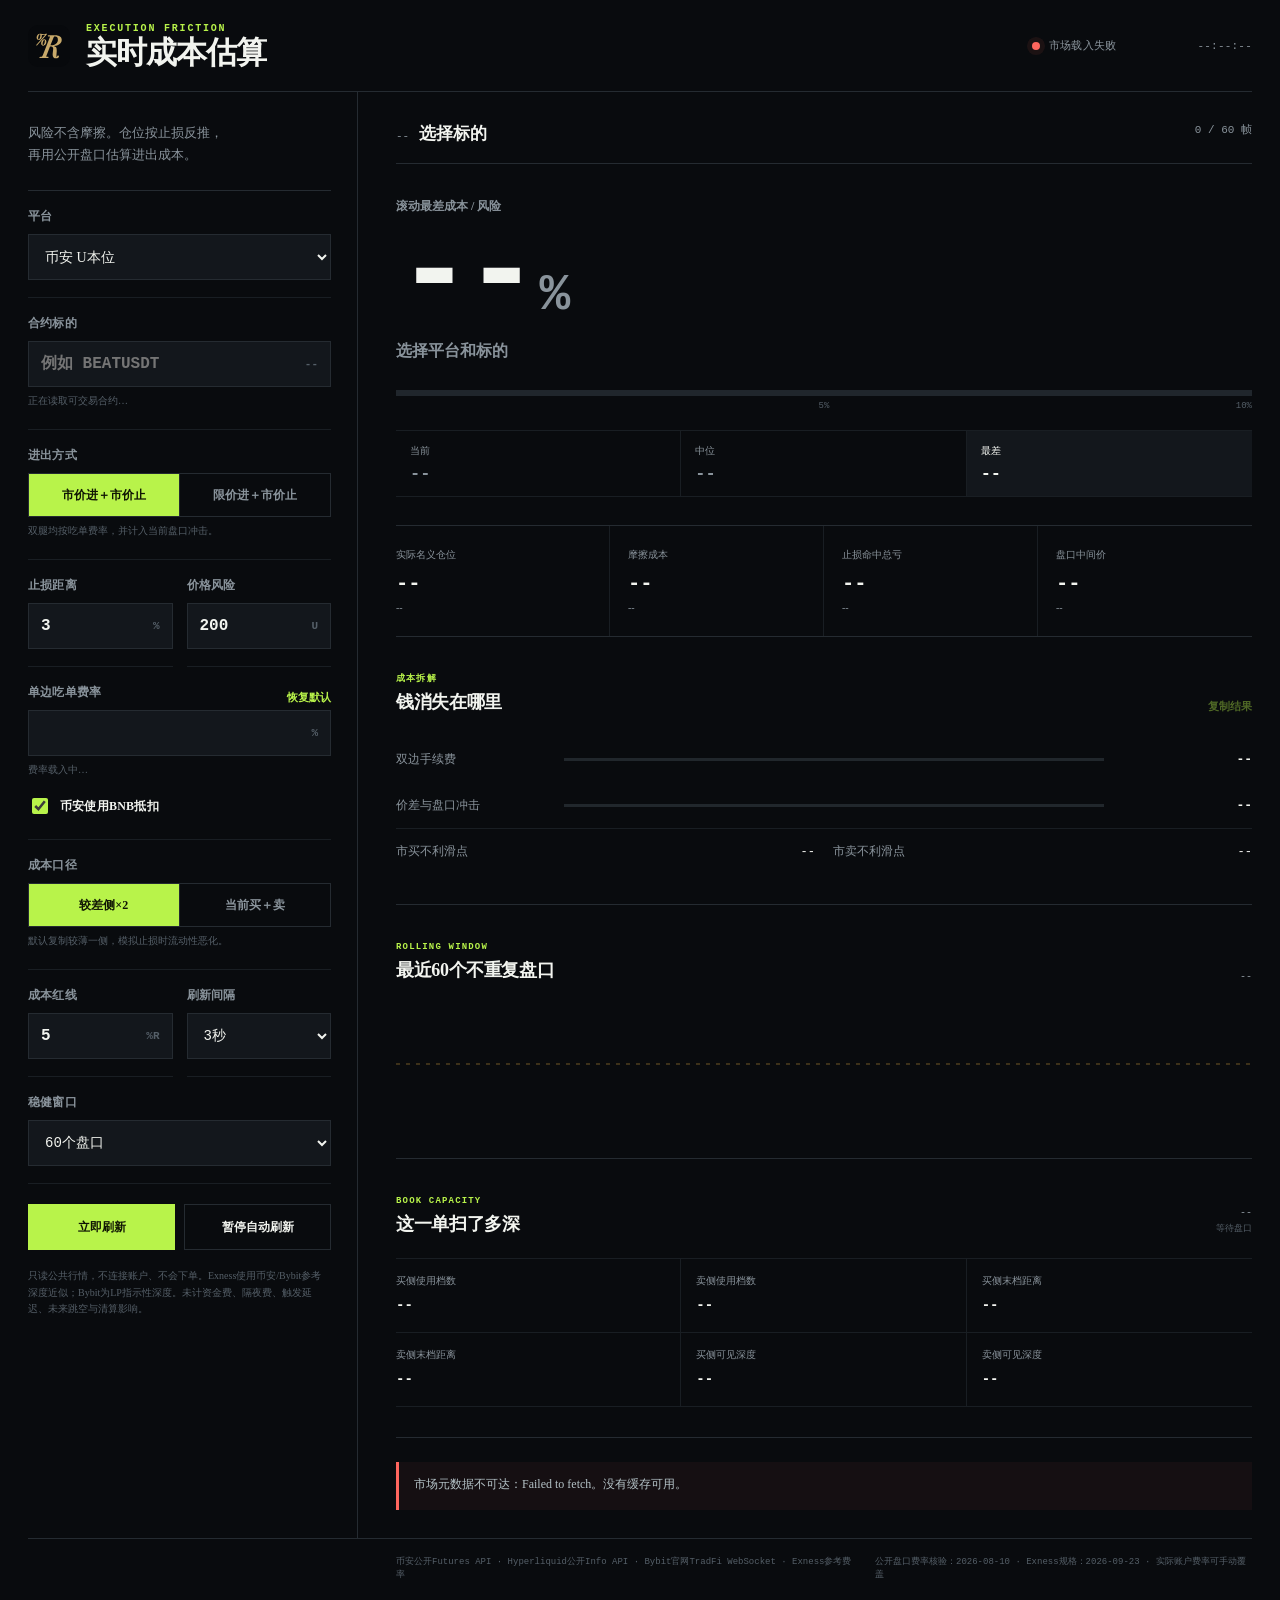
==== commit 61e4b4df: "Add Binance and Bybit depth proxies for Exness costs" ====
--- a/cost.html
+++ b/cost.html
@@ -18,7 +18,7 @@
     <link rel="apple-touch-icon" href="./apple-touch-icon-v5.png" sizes="180x180" />
     <link rel="mask-icon" href="./safari-pinned-tab-v5.svg" color="#c8a96a" />
     <link rel="manifest" href="./manifest.webmanifest?v=5" />
-    <link rel="stylesheet" href="./cost.css?v=20" />
+    <link rel="stylesheet" href="./cost.css?v=21" />
     <title>实时执行成本估算器</title>
   </head>
   <body>
@@ -51,7 +51,7 @@
               <option value="hl-main">Hyperliquid 主市场</option>
               <option value="hl-xyz">Hyperliquid XYZ</option>
               <option value="bybit-cfd">Bybit CFD（紧点差账户）</option>
-              <option value="exness">Exness（固定费率估算）</option>
+              <option value="exness">Exness（参考深度近似）</option>
             </select>
           </div>
 
@@ -84,9 +84,9 @@
                 </select>
               </div>
               <div class="control-block">
-                <div class="label-row"><label for="exBaseBp">完整往返成本率</label><button id="exReset" type="button" class="text-button">恢复参考值</button></div>
-                <div class="number-field"><input id="exBaseBp" inputmode="decimal" placeholder="点差＋双边佣金" /><span>万分之</span></div>
-                <p class="field-note">填1代表万1：每10万U仓位完整进出成本10U。已含点差和双边佣金，不再乘2。</p>
+                <div class="label-row"><label for="exBaseBp">基础往返费率（可留空）</label><button id="exReset" type="button" class="text-button">恢复默认</button></div>
+                <div class="number-field"><input id="exBaseBp" inputmode="decimal" placeholder="自动：参考点差＋Exness佣金" /><span>万分之</span></div>
+                <p class="field-note">填1代表万1，包含点差＋双边佣金，不含扫档冲击。留空按参考点差＋Exness佣金近似。</p>
               </div>
               <div class="input-pair">
                 <div class="control-block"><label for="exRebateBp">额外返佣折扣</label><div class="number-field"><input id="exRebateBp" inputmode="decimal" value="0" /><span>万分之</span></div></div>
@@ -215,7 +215,7 @@
           </div>
 
           <p class="scope-note">
-            只读公共行情或手动输入，不连接账户、不会下单。Exness为参考费率估算；Hyperliquid聚合深度是近似值；Bybit为LP指示性深度。未计资金费、隔夜费、触发延迟、未来跳空与清算影响。
+            只读公共行情，不连接账户、不会下单。Exness使用币安/Bybit参考深度近似；Bybit为LP指示性深度。未计资金费、隔夜费、触发延迟、未来跳空与清算影响。
           </p>
         </aside>
 
@@ -235,8 +235,8 @@
 
             <div id="exScaleNote" class="exness-scale-note" hidden>
               <strong id="exRiskEquation">--</strong>
-              <p>止损距离、费率不变时，预算和费用等比例变化，所以百分比不变。</p>
-              <p>规模相关滑点未评估，实际总成本占风险未知；颜色仅评价当前固定费率情景。</p>
+              <p id="exProxyDescription"></p>
+              <p>仓位吃到更差报价时，成本比例会上升；首档承接充足时仍可能相同。跨平台近似，不是Exness真实盘口。</p>
             </div>
 
             <div class="risk-track" aria-label="成本风险刻度">
@@ -283,9 +283,9 @@
 
           <section class="primary-metrics" id="exnessMetrics" aria-label="Exness参考结果" hidden>
             <div><span>估算名义仓位</span><strong id="exPosition">--</strong><small>风险预算÷止损距离，未作手数取整</small></div>
-            <div><span>固定费率情景成本</span><strong id="exCost">--</strong><small id="exNetRate">设定往返成本率 --</small></div>
-            <div><span>固定费率情景总亏</span><strong id="exTotalLoss">--</strong><small id="exTotalR">风险预算＋情景成本</small></div>
-            <div><span id="exThresholdLabel">满足5%R红线所需止损</span><strong id="exMinStop">--</strong><small>实际止损须由交易结构决定</small></div>
+            <div><span>近似摩擦成本</span><strong id="exCost">--</strong><small id="exNetRate">含冲击总成本率 --</small></div>
+            <div><span>近似止损总亏</span><strong id="exTotalLoss">--</strong><small id="exTotalR">风险预算＋近似成本</small></div>
+            <div><span>参考盘口额外冲击</span><strong id="exImpact">--</strong><small id="exDepthDetails">按较差侧×2</small></div>
           </section>
 
           <div class="limit-assumption" id="limitAssumption" hidden>
@@ -301,6 +301,7 @@
               </div>
               <button type="button" id="copySummary" class="text-button">复制结果</button>
             </div>
+            <p id="exProxyBreakdown" class="field-note" hidden></p>
             <div class="breakdown-row">
               <span id="feeBreakdownLabel">双边手续费</span>
               <div class="micro-track"><i id="feeBar"></i></div>
@@ -364,9 +365,9 @@
       </footer>
     </main>
 
-    <script src="./cost-core.js?v=20"></script>
-    <script src="./exness-core.js?v=20"></script>
-    <script src="./exness-ui.js?v=20"></script>
-    <script src="./cost.js?v=20"></script>
+    <script src="./cost-core.js?v=21"></script>
+    <script src="./exness-core.js?v=21"></script>
+    <script src="./exness-ui.js?v=21"></script>
+    <script src="./cost.js?v=21"></script>
   </body>
 </html>
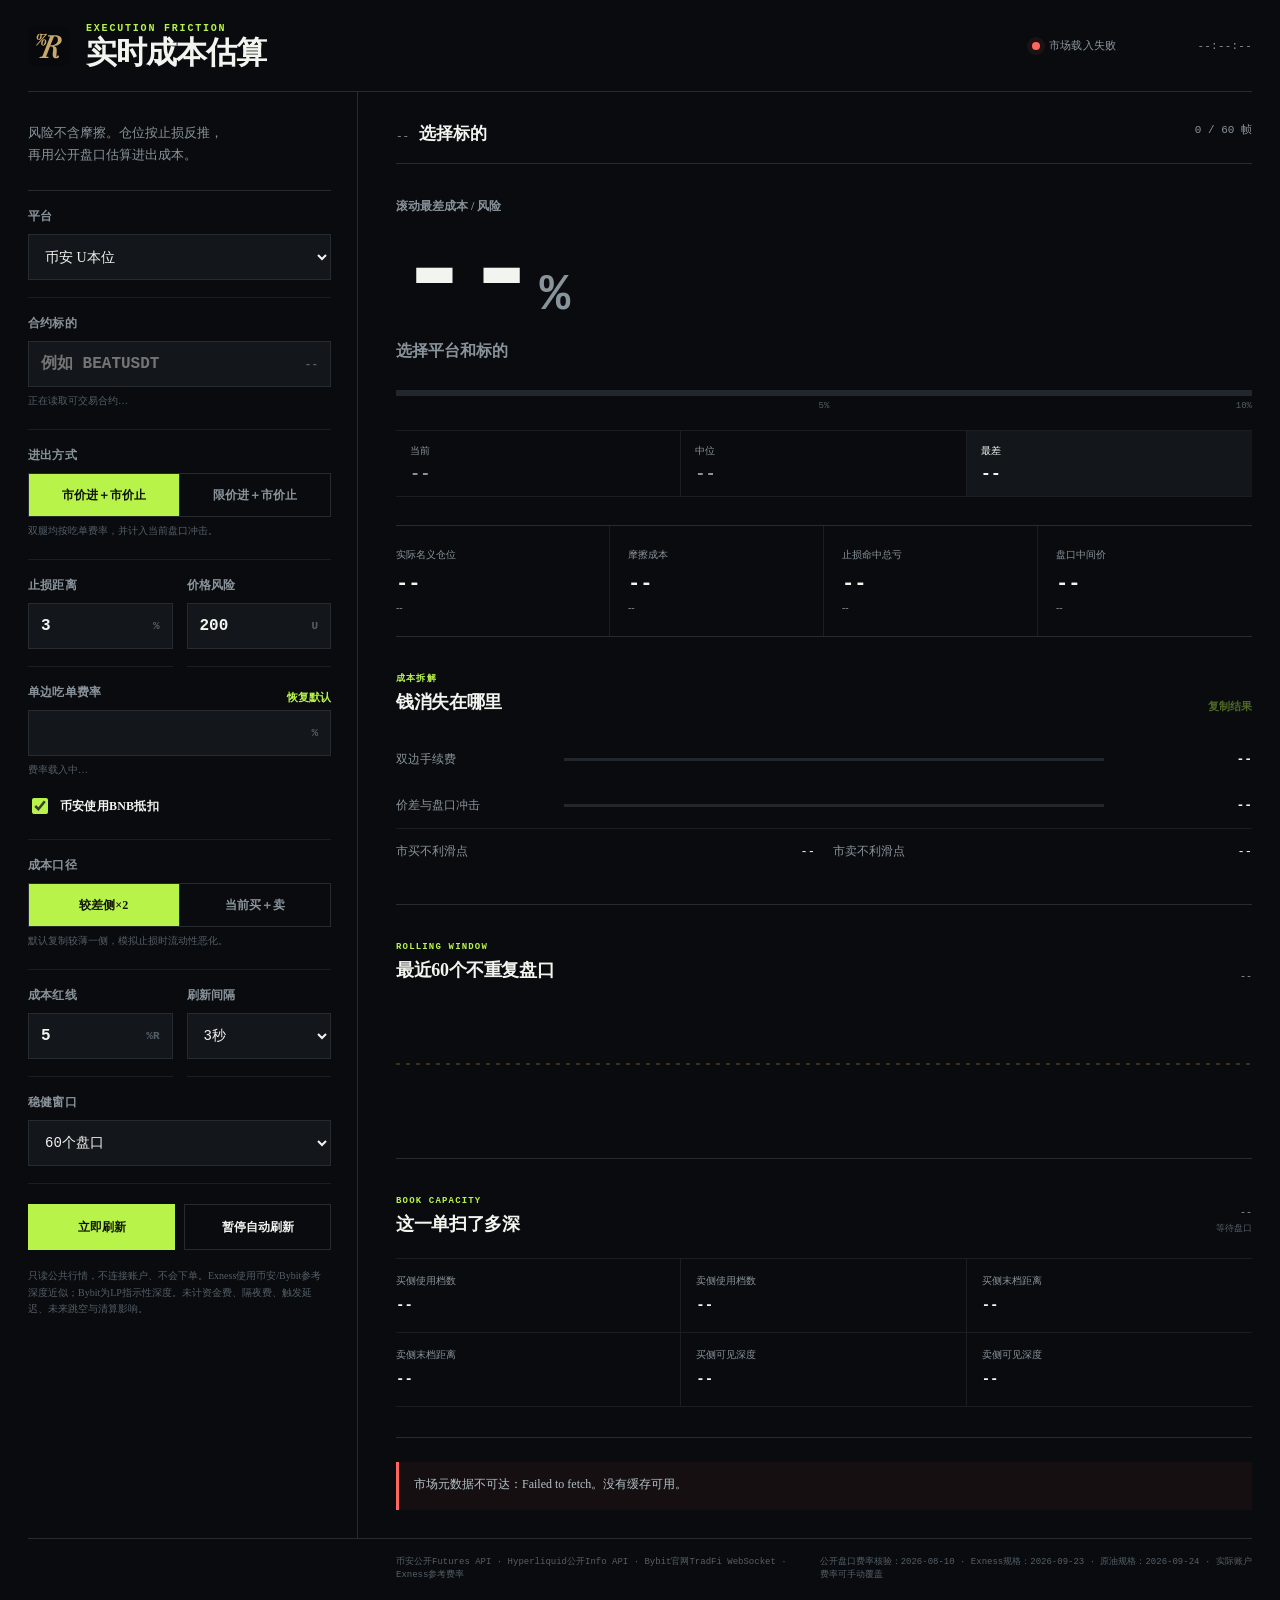
==== commit a7eeb378: "Add WTI crude oil to Exness and Bybit CFD" ====
--- a/cost.html
+++ b/cost.html
@@ -18,7 +18,7 @@
     <link rel="apple-touch-icon" href="./apple-touch-icon-v5.png" sizes="180x180" />
     <link rel="mask-icon" href="./safari-pinned-tab-v5.svg" color="#c8a96a" />
     <link rel="manifest" href="./manifest.webmanifest?v=5" />
-    <link rel="stylesheet" href="./cost.css?v=21" />
+    <link rel="stylesheet" href="./cost.css?v=22" />
     <title>实时执行成本估算器</title>
   </head>
   <body>
@@ -361,13 +361,13 @@
 
       <footer class="footer">
         <span>币安公开Futures API · Hyperliquid公开Info API · Bybit官网TradFi WebSocket · Exness参考费率</span>
-        <span>公开盘口费率核验：2026-08-10 · Exness规格：2026-09-23 · 实际账户费率可手动覆盖</span>
+        <span>公开盘口费率核验：2026-08-10 · Exness规格：2026-09-23 · 原油规格：2026-09-24 · 实际账户费率可手动覆盖</span>
       </footer>
     </main>
 
-    <script src="./cost-core.js?v=21"></script>
-    <script src="./exness-core.js?v=21"></script>
-    <script src="./exness-ui.js?v=21"></script>
-    <script src="./cost.js?v=21"></script>
+    <script src="./cost-core.js?v=22"></script>
+    <script src="./exness-core.js?v=22"></script>
+    <script src="./exness-ui.js?v=22"></script>
+    <script src="./cost.js?v=22"></script>
   </body>
 </html>
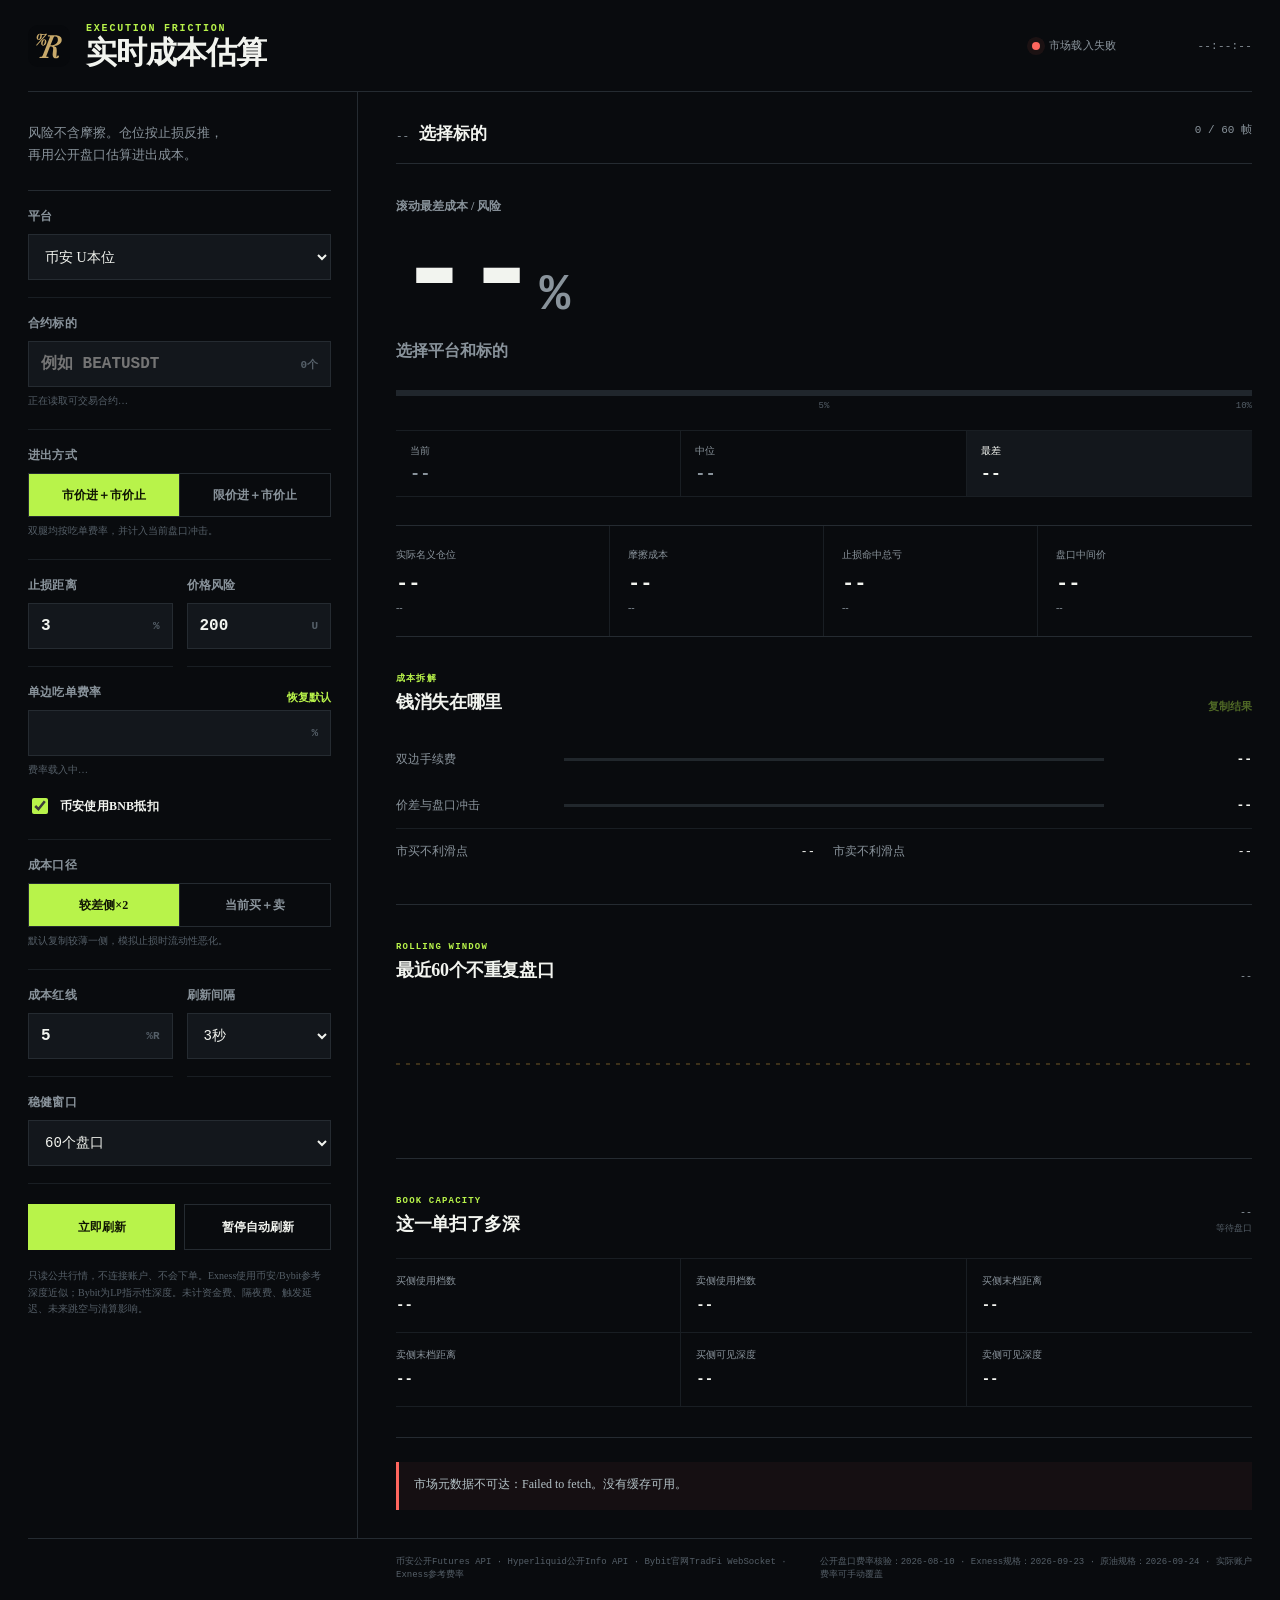
==== commit 569a391f: "Add dynamic Hyperliquid Pre-IPO markets and validated fee handling" ====
--- a/cost.html
+++ b/cost.html
@@ -18,7 +18,7 @@
     <link rel="apple-touch-icon" href="./apple-touch-icon-v5.png" sizes="180x180" />
     <link rel="mask-icon" href="./safari-pinned-tab-v5.svg" color="#c8a96a" />
     <link rel="manifest" href="./manifest.webmanifest?v=5" />
-    <link rel="stylesheet" href="./cost.css?v=22" />
+    <link rel="stylesheet" href="./cost.css?v=25" />
     <title>实时执行成本估算器</title>
   </head>
   <body>
@@ -50,6 +50,7 @@
               <option value="binance">币安 U本位</option>
               <option value="hl-main">Hyperliquid 主市场</option>
               <option value="hl-xyz">Hyperliquid XYZ</option>
+              <option value="hl-preipo">Hyperliquid Pre-IPO（上市前）</option>
               <option value="bybit-cfd">Bybit CFD（紧点差账户）</option>
               <option value="exness">Exness（参考深度近似）</option>
             </select>
@@ -70,12 +71,13 @@
             <datalist id="symbols"></datalist>
             <div class="symbol-quick-pick" id="symbolQuickPick" hidden></div>
             <div class="field-note" id="productNote">正在读取可交易合约…</div>
+            <div class="field-note" id="hlCatalogNote" hidden></div>
           </div>
 
           <section id="exnessInputs" hidden aria-label="Exness参考费用">
             <p class="field-note warning-note" id="exRateNote"></p>
             <details class="exness-specs">
-              <summary>费用设置（自动记住）</summary>
+              <summary>费用与手数设置（自动记住）</summary>
               <div class="control-block">
                 <label for="exAccount">Exness账户类型</label>
                 <select id="exAccount">
@@ -93,6 +95,11 @@
                 <div class="control-block"><label for="exSlipBp">额外往返滑点</label><div class="number-field"><input id="exSlipBp" inputmode="decimal" value="0" /><span>万分之</span></div></div>
               </div>
               <p class="field-note">这里填占名义仓位的万分比，不填每手金额或伙伴分成比例；返佣默认0。若总费率已含返佣或滑点，不要重复加减。</p>
+              <div class="input-pair">
+                <div class="control-block"><label for="exLotStep">参考取整步进</label><div class="number-field"><input id="exLotStep" inputmode="decimal" value="0.01" /><span>手</span></div></div>
+                <div class="control-block"><label for="exMaxLots">参考单笔上限</label><div class="number-field"><input id="exMaxLots" inputmode="decimal" /><span>手</span></div></div>
+              </div>
+              <p class="field-note">手数向下取整，不超过风险预算。默认0.01手为计算参考，非已核实的交易步进；上限取已知较低时段值。请按自己终端的规格修改，两项按账户和标的记住。</p>
               <p class="field-note" id="exReferenceNote"></p>
             </details>
           </section>
@@ -282,11 +289,16 @@
           </section>
 
           <section class="primary-metrics" id="exnessMetrics" aria-label="Exness参考结果" hidden>
-            <div><span>估算名义仓位</span><strong id="exPosition">--</strong><small>风险预算÷止损距离，未作手数取整</small></div>
+            <div>
+              <div class="exness-lot-heading"><span>Exness参考手数</span><button id="exCopyLots" type="button" class="text-button" disabled>复制手数</button></div>
+              <strong id="exLots">--</strong><small id="exPosition">名义仓位 --</small><small id="exLotNote">按参考步进向下取整</small>
+            </div>
             <div><span>近似摩擦成本</span><strong id="exCost">--</strong><small id="exNetRate">含冲击总成本率 --</small></div>
-            <div><span>近似止损总亏</span><strong id="exTotalLoss">--</strong><small id="exTotalR">风险预算＋近似成本</small></div>
+            <div><span>近似止损总亏</span><strong id="exTotalLoss">--</strong><small id="exTotalR">实际价格风险＋近似成本</small></div>
             <div><span>参考盘口额外冲击</span><strong id="exImpact">--</strong><small id="exDepthDetails">按较差侧×2</small></div>
           </section>
+
+          <p id="exLotRules" class="field-note exness-lot-rules" hidden></p>
 
           <div class="limit-assumption" id="limitAssumption" hidden>
             <strong>条件结论：挂单已按Post-only全额成交</strong>
@@ -365,9 +377,10 @@
       </footer>
     </main>
 
-    <script src="./cost-core.js?v=22"></script>
-    <script src="./exness-core.js?v=22"></script>
-    <script src="./exness-ui.js?v=22"></script>
-    <script src="./cost.js?v=22"></script>
+    <script src="./cost-core.js?v=25"></script>
+    <script src="./exness-core.js?v=25"></script>
+    <script src="./exness-ui.js?v=25"></script>
+    <script src="./hl-catalog.js?v=25"></script>
+    <script src="./cost.js?v=25"></script>
   </body>
 </html>
--- a/cost.css
+++ b/cost.css
@@ -1123,3 +1123,6 @@
 .exness-scale-note { margin-top: 18px; padding-top: 14px; border-top: 1px solid var(--line); font-size: 12px; line-height: 1.7; }
 .exness-scale-note strong { color: var(--text); font-weight: 600; overflow-wrap: anywhere; }
 .exness-scale-note p { margin: 5px 0 0; color: var(--muted); }
+.exness-lot-heading { display: flex; align-items: center; justify-content: space-between; gap: 6px; flex-wrap: wrap; }
+.exness-lot-heading .text-button { font-size: 11px; min-height: 28px; }
+.exness-lot-rules { margin: 0; padding: 12px 0; border-bottom: 1px solid var(--line); line-height: 1.7; overflow-wrap: anywhere; }
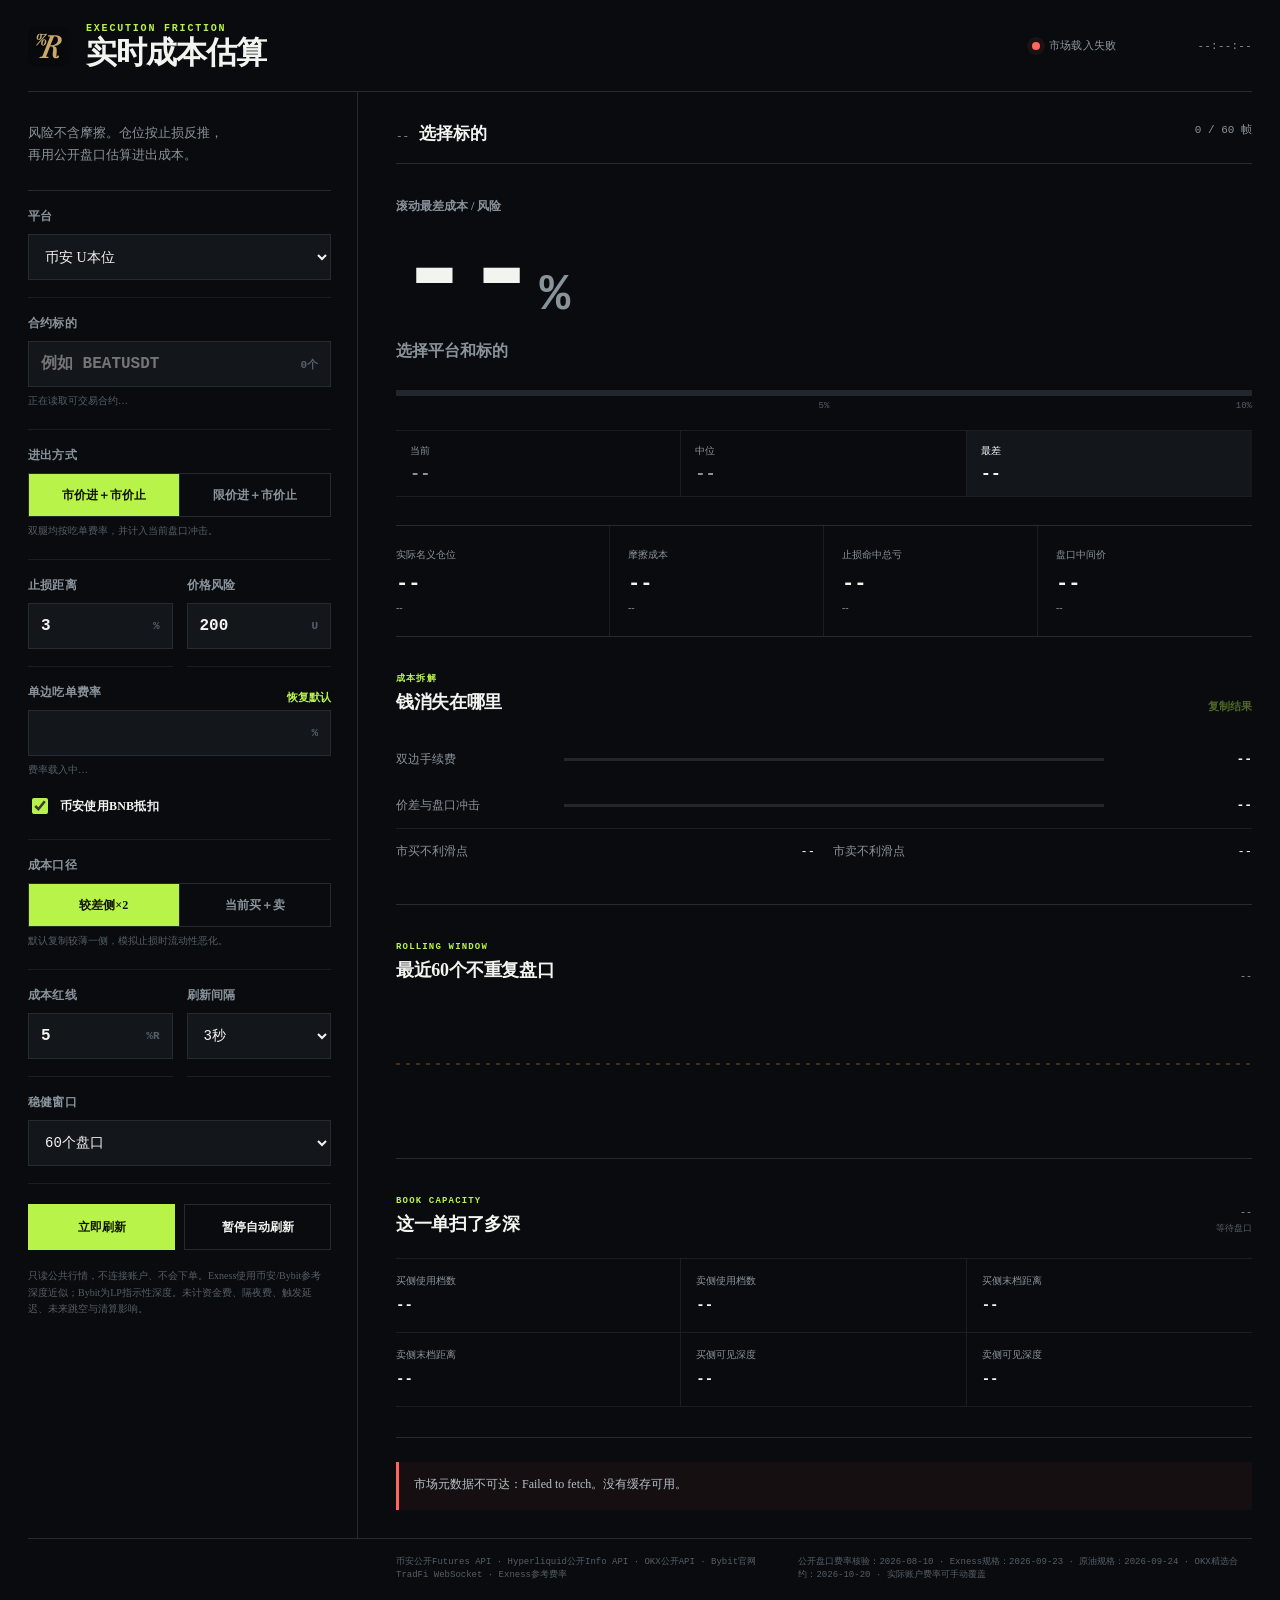
==== commit 98b13a59: "Add selected OKX equity perpetual cost estimates" ====
--- a/cost.html
+++ b/cost.html
@@ -9,7 +9,7 @@
     <meta name="apple-mobile-web-app-title" content="成本估算" />
     <meta
       http-equiv="Content-Security-Policy"
-      content="default-src 'self'; script-src 'self'; style-src 'self'; img-src 'self' data:; connect-src https://fapi.binance.com https://api.hyperliquid.xyz wss://ws2.bybit.com; manifest-src 'self'"
+      content="default-src 'self'; script-src 'self'; style-src 'self'; img-src 'self' data:; connect-src https://www.okx.com https://fapi.binance.com https://api.hyperliquid.xyz wss://ws2.bybit.com; manifest-src 'self'"
     />
     <link rel="icon" href="./favicon-v5.ico" />
     <link rel="icon" href="./favicon-32-v5.png" type="image/png" sizes="32x32" />
@@ -18,7 +18,7 @@
     <link rel="apple-touch-icon" href="./apple-touch-icon-v5.png" sizes="180x180" />
     <link rel="mask-icon" href="./safari-pinned-tab-v5.svg" color="#c8a96a" />
     <link rel="manifest" href="./manifest.webmanifest?v=5" />
-    <link rel="stylesheet" href="./cost.css?v=25" />
+    <link rel="stylesheet" href="./cost.css?v=26" />
     <title>实时执行成本估算器</title>
   </head>
   <body>
@@ -48,6 +48,7 @@
             <label for="platform">平台</label>
             <select id="platform">
               <option value="binance">币安 U本位</option>
+              <option value="okx-stocks">OKX 精选股票 / ETF 永续</option>
               <option value="hl-main">Hyperliquid 主市场</option>
               <option value="hl-xyz">Hyperliquid XYZ</option>
               <option value="hl-preipo">Hyperliquid Pre-IPO（上市前）</option>
@@ -72,6 +73,7 @@
             <div class="symbol-quick-pick" id="symbolQuickPick" hidden></div>
             <div class="field-note" id="productNote">正在读取可交易合约…</div>
             <div class="field-note" id="hlCatalogNote" hidden></div>
+            <div class="field-note" id="okxNote" hidden></div>
           </div>
 
           <section id="exnessInputs" hidden aria-label="Exness参考费用">
@@ -270,6 +272,7 @@
               <span>实际名义仓位</span>
               <strong id="positionValue">-- U</strong>
               <small id="quantityValue">数量 --</small>
+              <button type="button" class="text-button" id="copyContracts" title="按当前输入和最新盘口重算，并切到当前结果" hidden disabled>复制当前张数</button>
             </div>
             <div>
               <span>摩擦成本</span>
@@ -372,15 +375,17 @@
       </div>
 
       <footer class="footer">
-        <span>币安公开Futures API · Hyperliquid公开Info API · Bybit官网TradFi WebSocket · Exness参考费率</span>
-        <span>公开盘口费率核验：2026-08-10 · Exness规格：2026-09-23 · 原油规格：2026-09-24 · 实际账户费率可手动覆盖</span>
+        <span>币安公开Futures API · Hyperliquid公开Info API · OKX公开API · Bybit官网TradFi WebSocket · Exness参考费率</span>
+        <span>公开盘口费率核验：2026-08-10 · Exness规格：2026-09-23 · 原油规格：2026-09-24 · OKX精选合约：2026-10-20 · 实际账户费率可手动覆盖</span>
       </footer>
     </main>
 
-    <script src="./cost-core.js?v=25"></script>
-    <script src="./exness-core.js?v=25"></script>
-    <script src="./exness-ui.js?v=25"></script>
-    <script src="./hl-catalog.js?v=25"></script>
-    <script src="./cost.js?v=25"></script>
+    <script src="./cost-core.js?v=26"></script>
+    <script src="./exness-core.js?v=26"></script>
+    <script src="./exness-ui.js?v=26"></script>
+    <script src="./hl-catalog.js?v=26"></script>
+    <script src="./okx-selected-listings.js?v=26"></script>
+    <script src="./okx-market.js?v=26"></script>
+    <script src="./cost.js?v=26"></script>
   </body>
 </html>
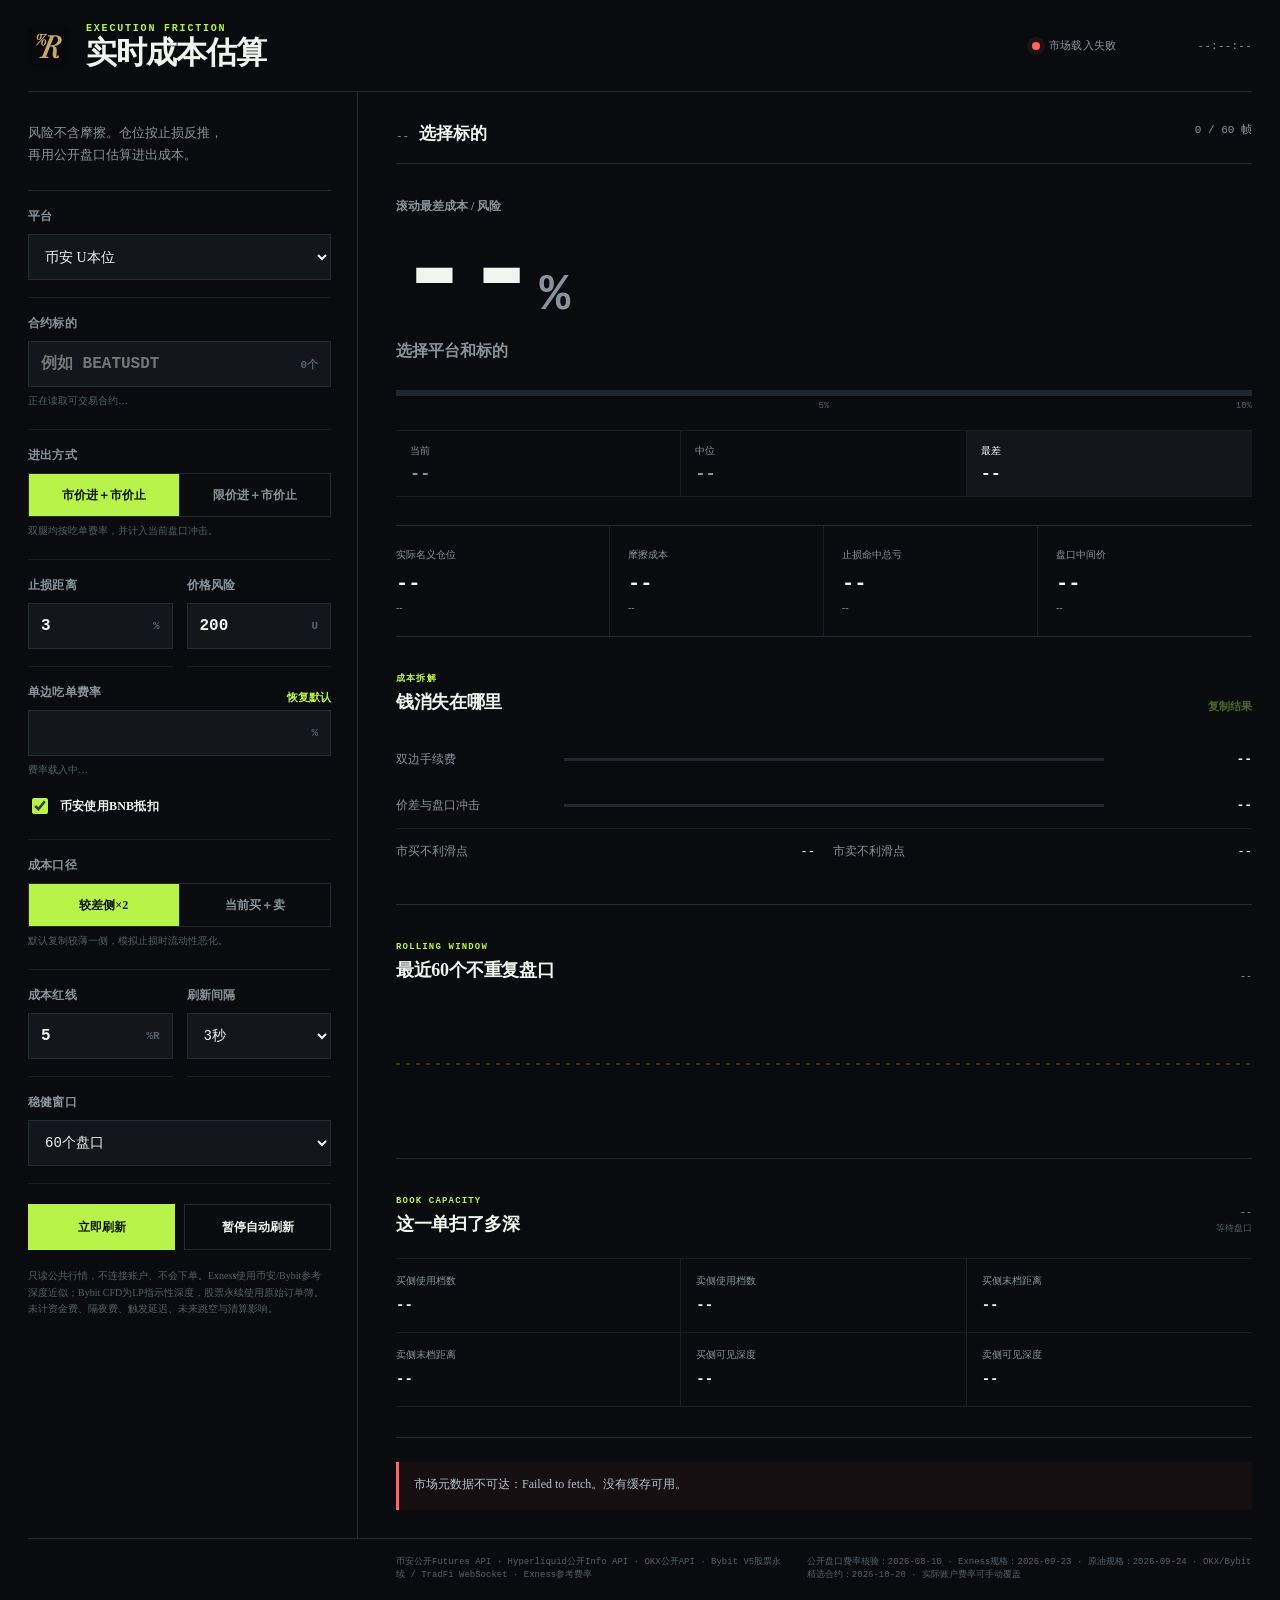
==== commit f01d8ee1: "Add five selected Bybit stock perpetual cost markets" ====
--- a/cost.html
+++ b/cost.html
@@ -9,7 +9,7 @@
     <meta name="apple-mobile-web-app-title" content="成本估算" />
     <meta
       http-equiv="Content-Security-Policy"
-      content="default-src 'self'; script-src 'self'; style-src 'self'; img-src 'self' data:; connect-src https://www.okx.com https://fapi.binance.com https://api.hyperliquid.xyz wss://ws2.bybit.com; manifest-src 'self'"
+      content="default-src 'self'; script-src 'self'; style-src 'self'; img-src 'self' data:; connect-src https://api.bybit.com https://www.okx.com https://fapi.binance.com https://api.hyperliquid.xyz wss://ws2.bybit.com; manifest-src 'self'"
     />
     <link rel="icon" href="./favicon-v5.ico" />
     <link rel="icon" href="./favicon-32-v5.png" type="image/png" sizes="32x32" />
@@ -18,7 +18,7 @@
     <link rel="apple-touch-icon" href="./apple-touch-icon-v5.png" sizes="180x180" />
     <link rel="mask-icon" href="./safari-pinned-tab-v5.svg" color="#c8a96a" />
     <link rel="manifest" href="./manifest.webmanifest?v=5" />
-    <link rel="stylesheet" href="./cost.css?v=26" />
+    <link rel="stylesheet" href="./cost.css?v=27" />
     <title>实时执行成本估算器</title>
   </head>
   <body>
@@ -48,6 +48,7 @@
             <label for="platform">平台</label>
             <select id="platform">
               <option value="binance">币安 U本位</option>
+              <option value="bybit-stocks">Bybit 精选股票 / ETF 永续</option>
               <option value="okx-stocks">OKX 精选股票 / ETF 永续</option>
               <option value="hl-main">Hyperliquid 主市场</option>
               <option value="hl-xyz">Hyperliquid XYZ</option>
@@ -224,7 +225,7 @@
           </div>
 
           <p class="scope-note">
-            只读公共行情，不连接账户、不会下单。Exness使用币安/Bybit参考深度近似；Bybit为LP指示性深度。未计资金费、隔夜费、触发延迟、未来跳空与清算影响。
+            只读公共行情，不连接账户、不会下单。Exness使用币安/Bybit参考深度近似；Bybit CFD为LP指示性深度，股票永续使用原始订单簿。未计资金费、隔夜费、触发延迟、未来跳空与清算影响。
           </p>
         </aside>
 
@@ -375,17 +376,18 @@
       </div>
 
       <footer class="footer">
-        <span>币安公开Futures API · Hyperliquid公开Info API · OKX公开API · Bybit官网TradFi WebSocket · Exness参考费率</span>
-        <span>公开盘口费率核验：2026-08-10 · Exness规格：2026-09-23 · 原油规格：2026-09-24 · OKX精选合约：2026-10-20 · 实际账户费率可手动覆盖</span>
+        <span>币安公开Futures API · Hyperliquid公开Info API · OKX公开API · Bybit V5股票永续 / TradFi WebSocket · Exness参考费率</span>
+        <span>公开盘口费率核验：2026-08-10 · Exness规格：2026-09-23 · 原油规格：2026-09-24 · OKX/Bybit精选合约：2026-10-20 · 实际账户费率可手动覆盖</span>
       </footer>
     </main>
 
-    <script src="./cost-core.js?v=26"></script>
-    <script src="./exness-core.js?v=26"></script>
-    <script src="./exness-ui.js?v=26"></script>
-    <script src="./hl-catalog.js?v=26"></script>
-    <script src="./okx-selected-listings.js?v=26"></script>
-    <script src="./okx-market.js?v=26"></script>
-    <script src="./cost.js?v=26"></script>
+    <script src="./cost-core.js?v=27"></script>
+    <script src="./exness-core.js?v=27"></script>
+    <script src="./exness-ui.js?v=27"></script>
+    <script src="./hl-catalog.js?v=27"></script>
+    <script src="./okx-selected-listings.js?v=27"></script>
+    <script src="./okx-market.js?v=27"></script>
+    <script src="./bybit-stocks.js?v=27"></script>
+    <script src="./cost.js?v=27"></script>
   </body>
 </html>
